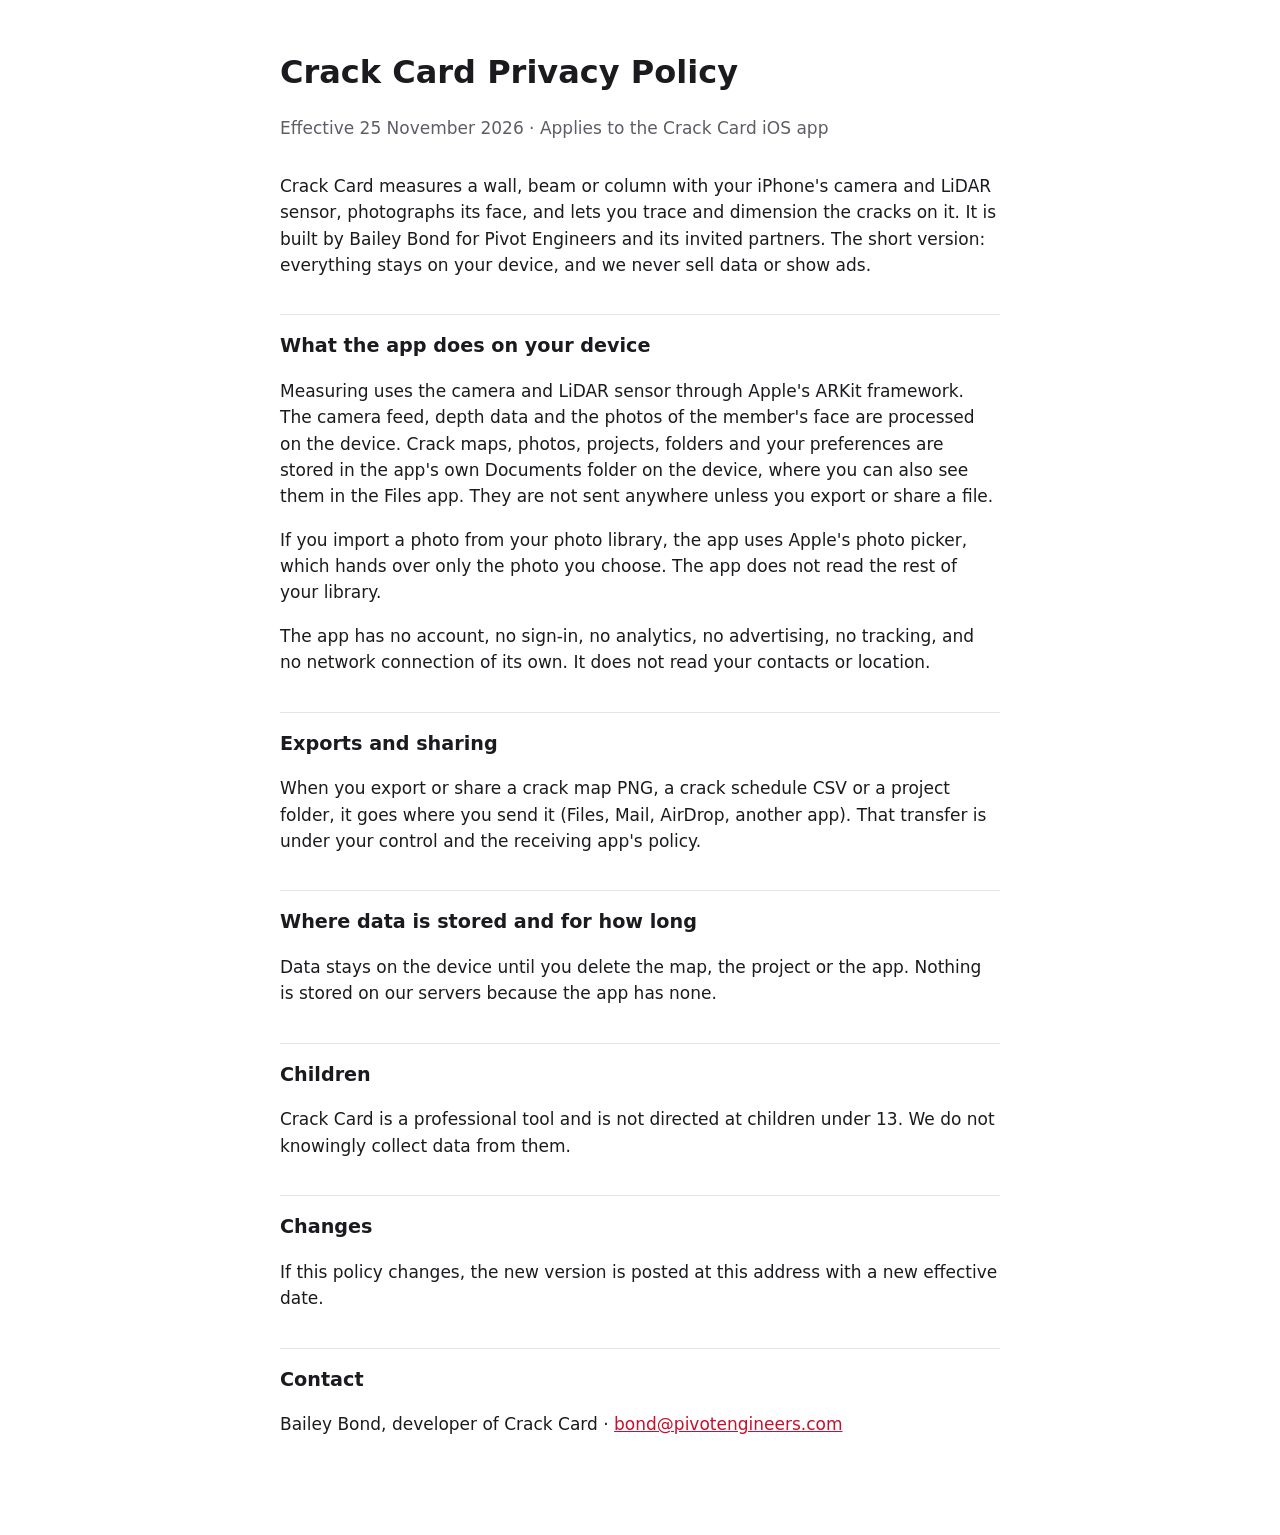
==== crackcard/index.html @ ed8d5719 "Add the Crack Card privacy policy and list it on the index" ====
<!doctype html>
<html lang="en">
<head>
  <meta charset="UTF-8" />
  <meta name="viewport" content="width=device-width, initial-scale=1.0" />
  <meta name="color-scheme" content="light dark" />
  <title>Crack Card Privacy Policy</title>
  <style>
    :root { --fg: #1b1b1f; --muted: #5d5d66; --bg: #ffffff; --rule: #e3e3e8; --accent: #c8102e; }
    @media (prefers-color-scheme: dark) {
      :root { --fg: #ececf1; --muted: #a2a2ad; --bg: #141418; --rule: #2a2a31; }
    }
    body { margin: 0; background: var(--bg); color: var(--fg);
      font: 17px/1.55 "Titillium Web", -apple-system, system-ui, sans-serif; }
    main { max-width: 720px; margin: 0 auto; padding: 48px 20px 80px; }
    h1 { font-size: 2rem; margin: 0 0 4px; }
    h2 { font-size: 1.2rem; margin: 36px 0 8px; padding-top: 16px; border-top: 1px solid var(--rule); }
    p, li { color: var(--fg); }
    .meta { color: var(--muted); margin-bottom: 32px; }
    a { color: var(--accent); }
  </style>
</head>
<body>
<main>
  <h1>Crack Card Privacy Policy</h1>
  <p class="meta">Effective 25 November 2026 · Applies to the Crack Card iOS app</p>

  <p>Crack Card measures a wall, beam or column with your iPhone's camera and LiDAR sensor, photographs
  its face, and lets you trace and dimension the cracks on it. It is built by Bailey Bond for Pivot
  Engineers and its invited partners. The short version: everything stays on your device, and we never
  sell data or show ads.</p>

  <h2>What the app does on your device</h2>
  <p>Measuring uses the camera and LiDAR sensor through Apple's ARKit framework. The camera feed, depth
  data and the photos of the member's face are processed on the device. Crack maps, photos, projects,
  folders and your preferences are stored in the app's own Documents folder on the device, where you can
  also see them in the Files app. They are not sent anywhere unless you export or share a file.</p>
  <p>If you import a photo from your photo library, the app uses Apple's photo picker, which hands over
  only the photo you choose. The app does not read the rest of your library.</p>
  <p>The app has no account, no sign-in, no analytics, no advertising, no tracking, and no network
  connection of its own. It does not read your contacts or location.</p>

  <h2>Exports and sharing</h2>
  <p>When you export or share a crack map PNG, a crack schedule CSV or a project folder, it goes where you
  send it (Files, Mail, AirDrop, another app). That transfer is under your control and the receiving
  app's policy.</p>

  <h2>Where data is stored and for how long</h2>
  <p>Data stays on the device until you delete the map, the project or the app. Nothing is stored on
  our servers because the app has none.</p>

  <h2>Children</h2>
  <p>Crack Card is a professional tool and is not directed at children under 13. We do not knowingly
  collect data from them.</p>

  <h2>Changes</h2>
  <p>If this policy changes, the new version is posted at this address with a new effective date.</p>

  <h2>Contact</h2>
  <p>Bailey Bond, developer of Crack Card · <a href="mailto:bond@pivotengineers.com">bond@pivotengineers.com</a></p>
</main>
</body>
</html>
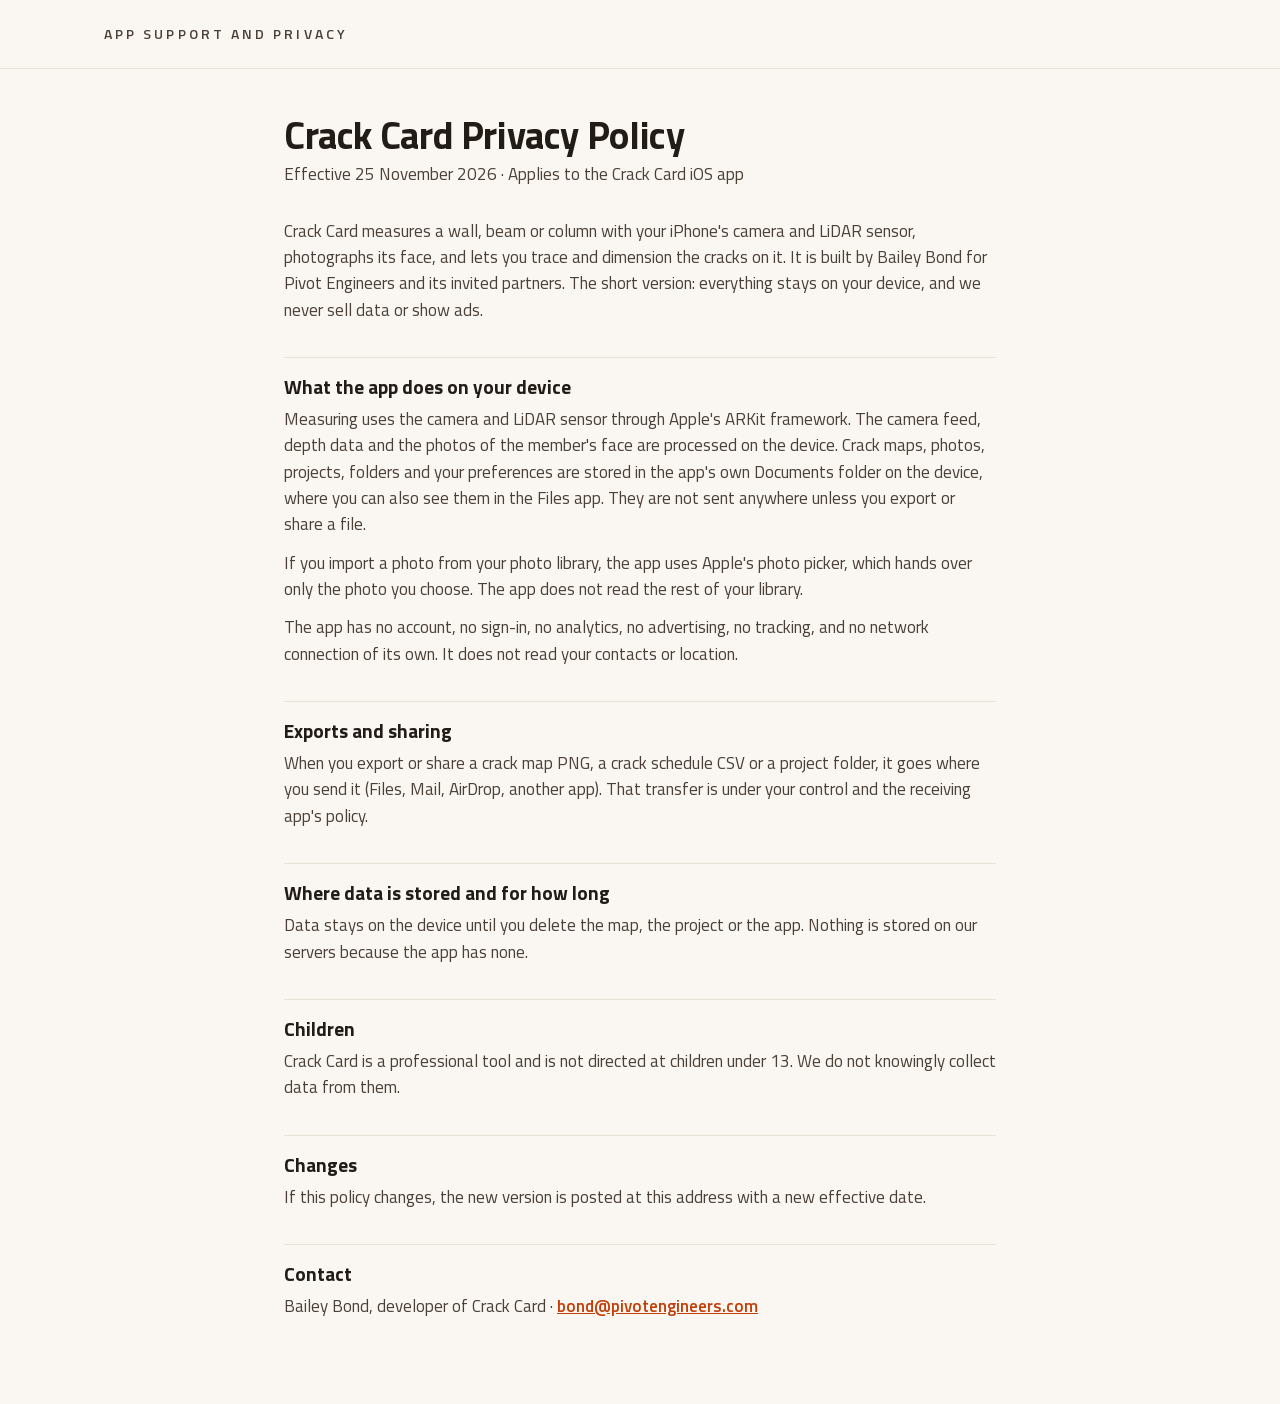
==== commit 0d696c0e: "Restyle the support and privacy pages in the Pivot tools look Shared stylesheet, self-hosted Titilli" ====
--- a/crackcard/index.html
+++ b/crackcard/index.html
@@ -3,25 +3,17 @@
 <head>
   <meta charset="UTF-8" />
   <meta name="viewport" content="width=device-width, initial-scale=1.0" />
-  <meta name="color-scheme" content="light dark" />
   <title>Crack Card Privacy Policy</title>
-  <style>
-    :root { --fg: #1b1b1f; --muted: #5d5d66; --bg: #ffffff; --rule: #e3e3e8; --accent: #c8102e; }
-    @media (prefers-color-scheme: dark) {
-      :root { --fg: #ececf1; --muted: #a2a2ad; --bg: #141418; --rule: #2a2a31; }
-    }
-    body { margin: 0; background: var(--bg); color: var(--fg);
-      font: 17px/1.55 "Titillium Web", -apple-system, system-ui, sans-serif; }
-    main { max-width: 720px; margin: 0 auto; padding: 48px 20px 80px; }
-    h1 { font-size: 2rem; margin: 0 0 4px; }
-    h2 { font-size: 1.2rem; margin: 36px 0 8px; padding-top: 16px; border-top: 1px solid var(--rule); }
-    p, li { color: var(--fg); }
-    .meta { color: var(--muted); margin-bottom: 32px; }
-    a { color: var(--accent); }
-  </style>
+  <link rel="stylesheet" href="../assets/pivot-base.css" />
+  <link rel="stylesheet" href="../assets/policy.css" />
 </head>
 <body>
-<main>
+<header class="top">
+  <div class="wrap top-inner">
+    <a class="brand" href="../"><span class="brand-text">App support and privacy</span></a>
+  </div>
+</header>
+<main class="doc">
   <h1>Crack Card Privacy Policy</h1>
   <p class="meta">Effective 25 November 2026 · Applies to the Crack Card iOS app</p>
 
--- a/assets/pivot-base.css
+++ b/assets/pivot-base.css
@@ -0,0 +1,149 @@
+/* Pivot tools: shared tokens and base components.
+   Source of truth for the look of every Pivot in-house web app. The hub
+   (pivot-hub/site/styles.css) is the reference implementation; this file is the
+   portable subset. Copy it into a project as-is, then add app-specific rules in a
+   second file. Do not rename or re-value tokens per app.
+
+   Font files live next to this file in fonts/. Adjust the three url() paths to
+   wherever the project serves them from. */
+
+@font-face { font-family: "Titillium Web"; font-style: normal; font-weight: 400; font-display: swap; src: url("fonts/titillium-400.woff2") format("woff2"); }
+@font-face { font-family: "Titillium Web"; font-style: normal; font-weight: 600; font-display: swap; src: url("fonts/titillium-600.woff2") format("woff2"); }
+@font-face { font-family: "Titillium Web"; font-style: normal; font-weight: 700; font-display: swap; src: url("fonts/titillium-700.woff2") format("woff2"); }
+
+:root {
+  /* warm neutrals */
+  --bg: #faf7f2;          /* page */
+  --bg-2: #f3eee6;        /* wells, table heads, hover fills */
+  --panel: #fffdf9;       /* cards, inputs */
+  --line: #e9e1d6;        /* hairlines */
+  --line-2: #d9cfc0;      /* stronger borders, dividers */
+  --ink: #221c17;         /* text */
+  --ink-2: #4a4038;       /* secondary text */
+  --muted: #74675a;       /* captions, labels (4.9:1 on --bg) */
+  /* brand */
+  --orange: #e8500f;      /* primary action fill, accents */
+  --orange-deep: #c43f08; /* links, hover, text-on-light */
+  --amber: #ffb400;       /* highlight only, never text */
+  --orange-tint: #fdeee5; /* tinted wells, row hover */
+  /* status */
+  --s-live: #5d6b2a;  --s-live-bg: #eef0dc;
+  --s-warn: #9a5a0a;  --s-warn-bg: #fdf1dc;
+  --s-int: #8a3b1b;   --s-int-bg: #f9e6dd;
+  --s-off: #74675a;   --s-off-bg: #efeae2;
+  --danger: #a3301a;  --danger-bg: #fbeee9;  --danger-line: #e8c3b6;
+  /* shape */
+  --radius: 14px;         /* cards, panels */
+  --radius-lg: 22px;      /* hero, sign-in card, feature bands */
+  --radius-sm: 10px;      /* inputs, wells */
+  --shadow: 0 1px 2px rgba(60, 40, 20, .05), 0 8px 24px -12px rgba(60, 40, 20, .18);
+  --shadow-hover: 0 2px 4px rgba(60, 40, 20, .06), 0 16px 32px -14px rgba(60, 40, 20, .28);
+  --font: "Titillium Web", -apple-system, BlinkMacSystemFont, "Segoe UI", Helvetica, Arial, sans-serif;
+  --mono: ui-monospace, "SF Mono", Menlo, Consolas, monospace;
+  color-scheme: light;
+}
+
+* { box-sizing: border-box; }
+html { scroll-padding-top: 80px; }
+body {
+  margin: 0;
+  font: 17px/1.55 var(--font);
+  color: var(--ink);
+  background: var(--bg);
+  -webkit-font-smoothing: antialiased;
+}
+a { color: var(--orange-deep); }
+h1, h2, h3 { margin: 0 0 .4rem; line-height: 1.15; }
+h1 { font-size: clamp(1.7rem, 3.5vw, 2.4rem); font-weight: 700; letter-spacing: -.01em; }
+h2 { font-size: .95rem; text-transform: uppercase; letter-spacing: .22em; font-weight: 700; color: var(--ink-2); }
+h3 { font-size: 1.25rem; font-weight: 700; }
+p { margin: 0 0 .75rem; }
+button, input, select, textarea { font: inherit; color: inherit; }
+[hidden] { display: none !important; }
+:focus-visible { outline: 2px solid var(--orange); outline-offset: 2px; border-radius: 4px; }
+.wrap { max-width: 1120px; margin: 0 auto; padding: 0 24px; }
+.subtle { color: var(--muted); }
+.small { font-size: .9rem; }
+.mono { font-family: var(--mono); font-size: .92em; }
+
+/* header: logo, divider, app name, then the signed-in pill on the right */
+.top { position: sticky; top: 0; z-index: 10; background: rgba(250, 247, 242, .85); backdrop-filter: blur(12px); -webkit-backdrop-filter: blur(12px); border-bottom: 1px solid var(--line); }
+.top-inner { display: flex; align-items: center; gap: 24px; height: 68px; }
+.brand { display: inline-flex; align-items: center; gap: 14px; color: var(--ink); text-decoration: none; }
+.brand img { height: 38px; width: auto; display: block; }
+.brand-divider { width: 1px; height: 26px; background: var(--line-2); }
+.brand-text { font-size: 14px; text-transform: uppercase; letter-spacing: .22em; color: var(--muted); font-weight: 600; white-space: nowrap; }
+.top-right { margin-left: auto; display: flex; align-items: center; gap: 12px; }
+.who { display: inline-flex; align-items: center; gap: 8px; font-size: 13px; color: var(--muted); white-space: nowrap; padding: 4px 12px; border: 1px solid var(--line); border-radius: 999px; background: var(--panel); }
+
+/* buttons: pill, orange primary; one primary per view */
+.btn {
+  display: inline-flex; align-items: center; gap: 8px; background: var(--orange); color: #fff; text-decoration: none; font-weight: 700;
+  font-size: .9rem; padding: 8px 16px; border: 1.5px solid transparent; border-radius: 999px; white-space: nowrap; letter-spacing: .01em; cursor: pointer;
+  transition: background .15s ease, transform .15s ease, border-color .15s ease;
+}
+.btn:hover { background: var(--orange-deep); transform: translateY(-1px); text-decoration: none; }
+.btn.secondary { background: transparent; color: var(--ink); border-color: var(--line-2); }
+.btn.secondary:hover { background: var(--panel); border-color: var(--ink); }
+.btn.ghost { background: transparent; color: var(--ink-2); }
+.btn.ghost:hover { background: var(--bg-2); color: var(--ink); transform: none; }
+.btn.small { padding: 5px 12px; font-size: 13px; }
+/* last, so it wins over the variants above */
+.btn:disabled, .btn.disabled, .btn.secondary:disabled, .btn.secondary.disabled, .btn.ghost:disabled, .btn.ghost.disabled { background: var(--bg-2); color: var(--muted); border-color: transparent; pointer-events: none; cursor: default; transform: none; }
+
+/* surfaces */
+.card, .panel { background: var(--panel); border: 1px solid var(--line); border-radius: var(--radius); box-shadow: var(--shadow); }
+.card { padding: 22px 24px 20px; }
+.card.lift { transition: transform .18s ease, box-shadow .18s ease, border-color .18s ease; }
+.card.lift:hover { transform: translateY(-3px); box-shadow: var(--shadow-hover); border-color: var(--line-2); }
+.well { background: var(--bg-2); border-radius: var(--radius-sm); padding: 10px 12px; }
+.kind { font-size: 11.5px; text-transform: uppercase; letter-spacing: .14em; color: var(--muted); font-weight: 700; }
+
+/* status pills */
+.status { display: inline-block; font-size: 12px; font-weight: 700; padding: 3px 11px; border-radius: 999px; letter-spacing: .02em; }
+.status[data-s="live"], .status[data-s="pilot"], .status[data-s="ok"] { color: var(--s-live); background: var(--s-live-bg); }
+.status[data-s="review"], .status[data-s="building"], .status[data-s="warn"] { color: var(--s-warn); background: var(--s-warn-bg); }
+.status[data-s="internal"] { color: var(--s-int); background: var(--s-int-bg); }
+.status[data-s="parked"], .status[data-s="off"] { color: var(--s-off); background: var(--s-off-bg); }
+
+/* notices */
+.notice { padding: 14px 18px; border-radius: var(--radius); background: var(--panel); color: var(--ink-2); border: 1px solid var(--line); }
+.notice.error { color: var(--danger); border-color: var(--danger-line); background: var(--danger-bg); }
+
+/* form fields */
+label.field, .field > label { display: block; font-size: 11.5px; text-transform: uppercase; letter-spacing: .12em; color: var(--muted); font-weight: 700; margin-bottom: 4px; }
+input[type="text"], input[type="email"], input[type="search"], input[type="number"], select, textarea {
+  width: 100%; padding: 9px 12px; background: var(--panel); border: 1.5px solid var(--line-2); border-radius: var(--radius-sm);
+}
+input:focus, select:focus, textarea:focus { outline: none; border-color: var(--orange); box-shadow: 0 0 0 3px var(--orange-tint); }
+
+/* tables */
+.table-wrap { overflow-x: auto; border: 1px solid var(--line); border-radius: var(--radius); background: var(--panel); box-shadow: var(--shadow); }
+table.data { width: 100%; border-collapse: collapse; font-size: .95rem; }
+table.data th, table.data td { padding: 10px 14px; text-align: left; border-bottom: 1px solid var(--line); vertical-align: top; }
+table.data th { font-size: 11.5px; text-transform: uppercase; letter-spacing: .12em; color: var(--muted); font-weight: 700; background: var(--bg-2); }
+table.data tbody tr:last-child td { border-bottom: 0; }
+table.data tbody tr:hover td { background: var(--orange-tint); }
+
+/* progress and spinner */
+.progress { height: 6px; background: var(--line); border-radius: 3px; overflow: hidden; }
+.progress > div { height: 100%; width: 0; background: var(--orange); transition: width .6s; }
+.spinner { width: 18px; height: 18px; border-radius: 50%; border: 2px solid var(--line-2); border-top-color: var(--orange); animation: pivot-spin .8s linear infinite; flex: none; }
+@keyframes pivot-spin { to { transform: rotate(360deg); } }
+
+/* sign-in screen */
+.signin { min-height: 100vh; display: grid; place-items: center; padding: 24px; background: linear-gradient(160deg, var(--bg) 40%, var(--orange-tint)); }
+.signin-card { width: min(440px, 100%); padding: 40px 36px; border: 1px solid var(--line); border-radius: var(--radius-lg); background: var(--panel); box-shadow: var(--shadow); text-align: center; display: grid; gap: 20px; justify-items: center; }
+.signin-card img { height: 48px; width: auto; }
+
+/* footer */
+.foot { border-top: 1px solid var(--line); margin-top: 24px; padding: 24px 0 40px; color: var(--muted); font-size: .85rem; }
+
+@media (max-width: 760px) {
+  .wrap { padding: 0 16px; }
+  .top-inner { gap: 12px; }
+  .brand-text, .brand-divider { display: none; }
+}
+@media (prefers-reduced-motion: reduce) {
+  * { transition: none !important; animation-duration: .01ms !important; }
+}
--- a/assets/policy.css
+++ b/assets/policy.css
@@ -0,0 +1,21 @@
+/* Support and privacy pages: page rules on top of pivot-base.css (the Pivot tools look). */
+.top .brand-text { color: var(--ink-2); }
+.top .brand-text b { color: var(--orange-deep); font-weight: 700; }
+main.doc { max-width: 760px; margin: 0 auto; padding: 44px 24px 72px; }
+main.doc h1 { margin-bottom: 4px; }
+main.doc h2 { font-size: 1.2rem; text-transform: none; letter-spacing: 0; color: var(--ink); margin: 34px 0 8px; padding-top: 18px; border-top: 1px solid var(--line); }
+main.doc p, main.doc li { color: var(--ink-2); }
+main.doc a { font-weight: 600; }
+.meta { color: var(--muted); margin-bottom: 30px; }
+.apps { list-style: none; padding: 0; margin: 26px 0 0; display: grid; gap: 12px; }
+.apps a { display: block; padding: 16px 22px; background: var(--panel); border: 1px solid var(--line); border-radius: var(--radius); box-shadow: var(--shadow); color: var(--ink); text-decoration: none; transition: transform .18s ease, box-shadow .18s ease, border-color .18s ease; }
+.apps a:hover { transform: translateY(-2px); box-shadow: var(--shadow-hover); border-color: var(--orange); }
+.apps b { display: block; font-size: 1.1rem; }
+.apps span { display: block; color: var(--muted); font-size: .95rem; font-weight: 400; }
+main.doc table { border-collapse: collapse; width: 100%; font-size: .95rem; background: var(--panel); border: 1px solid var(--line); border-radius: var(--radius); overflow: hidden; }
+main.doc th, main.doc td { text-align: left; padding: 10px 14px; border-bottom: 1px solid var(--line); vertical-align: top; }
+main.doc th { font-size: 11.5px; text-transform: uppercase; letter-spacing: .12em; color: var(--muted); font-weight: 700; background: var(--bg-2); }
+main.doc tr:last-child td { border-bottom: 0; }
+.table-scroll { overflow-x: auto; }
+/* These pages carry no logo, so the name stays in the header at phone width. */
+@media (max-width: 760px) { .top .brand-text { display: inline; font-size: 12px; } main.doc { padding: 32px 16px 56px; } }
